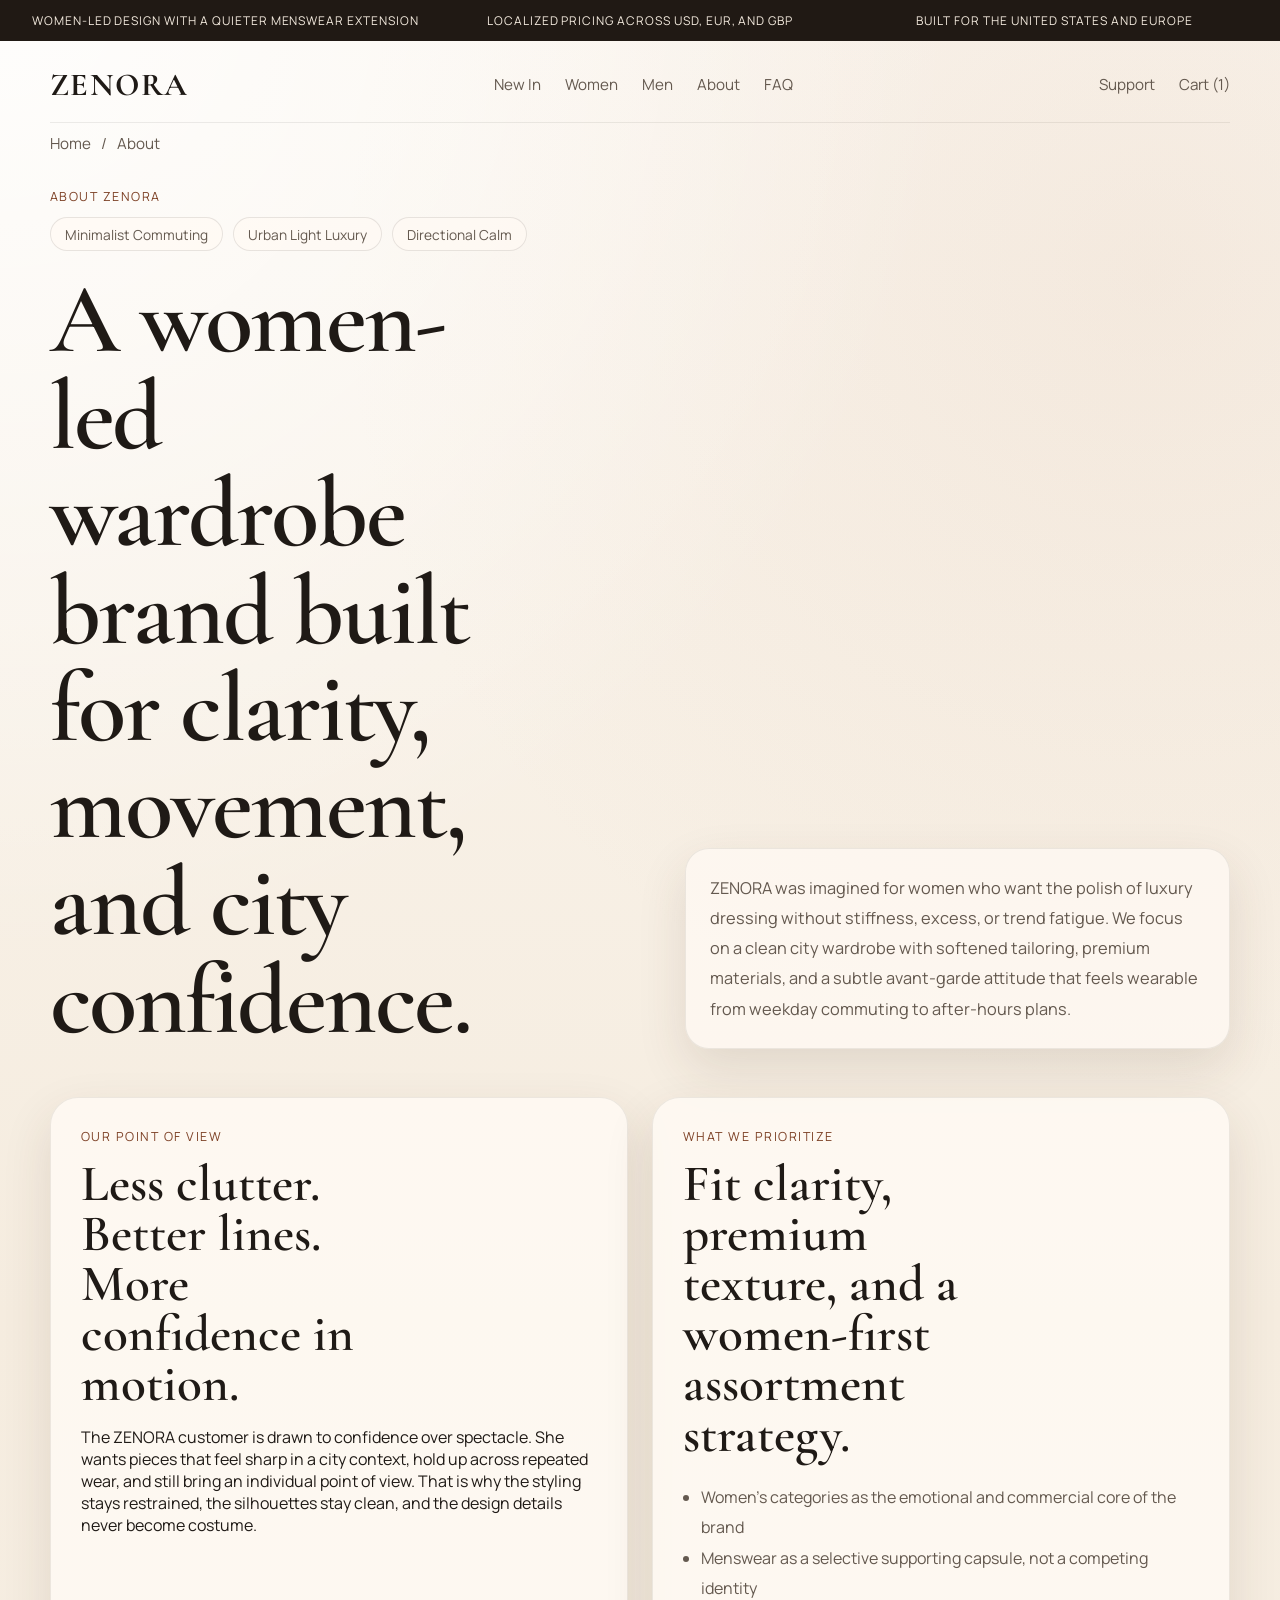
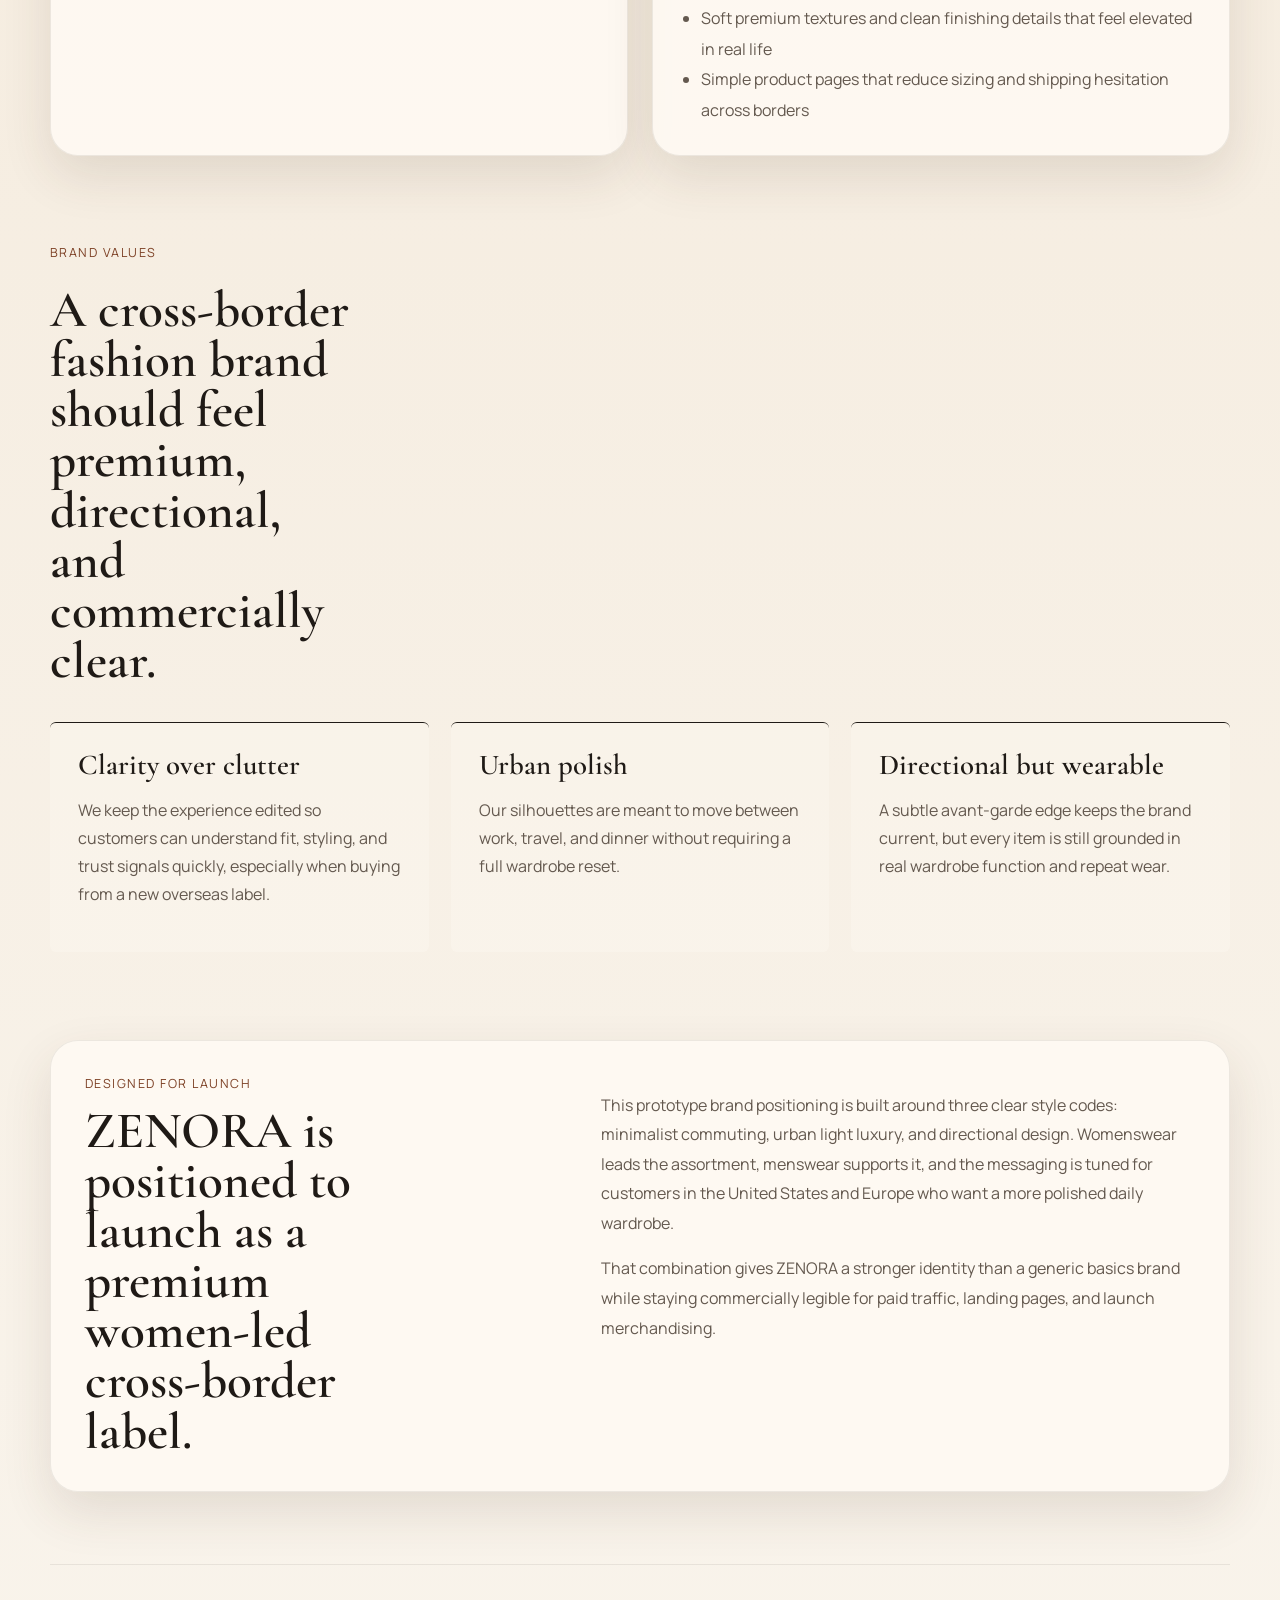
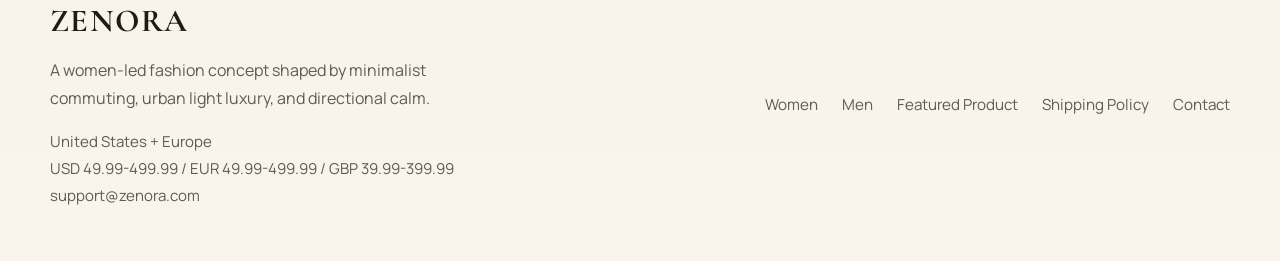
==== about.html @ 84403070 "Restore ZENORA storefront and Shopify theme" ====
<!DOCTYPE html>
<html lang="en">
  <head>
    <meta charset="UTF-8" />
    <meta name="viewport" content="width=device-width, initial-scale=1.0" />
    <title>About ZENORA | Women-Led Fashion Brand</title>
    <meta
      name="description"
      content="Learn about ZENORA, a women-led fashion brand focused on minimalist commuting, urban light luxury, and directional design for the US and Europe."
    />
    <link rel="preconnect" href="https://fonts.googleapis.com" />
    <link rel="preconnect" href="https://fonts.gstatic.com" crossorigin />
    <link
      href="https://fonts.googleapis.com/css2?family=Cormorant+Garamond:wght@500;600;700&family=Manrope:wght@400;500;600;700&display=swap"
      rel="stylesheet"
    />
    <link rel="stylesheet" href="./styles.css" />
  </head>
  <body>
    <div class="announcement-bar">
      <div>Women-led design with a quieter menswear extension</div>
      <div>Localized pricing across USD, EUR, and GBP</div>
      <div>Built for the United States and Europe</div>
    </div>

    <header class="site-header">
      <div class="brand">ZENORA</div>
      <nav class="nav">
        <a href="./collection.html">New In</a>
        <a href="./collection.html#womenswear">Women</a>
        <a href="./collection.html#menswear">Men</a>
        <a href="./about.html">About</a>
        <a href="./faq.html">FAQ</a>
      </nav>
      <div class="header-actions">
        <a href="./faq.html#contact">Support</a>
        <a href="./product.html">Cart (1)</a>
      </div>
    </header>

    <main>
      <section class="breadcrumbs">
        <a href="./index.html">Home</a>
        <span>/</span>
        <span>About</span>
      </section>

      <section class="about-hero">
        <div>
          <p class="eyebrow">About ZENORA</p>
          <div class="hero-kicker collection-kicker">
            <span>Minimalist Commuting</span>
            <span>Urban Light Luxury</span>
            <span>Directional Calm</span>
          </div>
          <h1>A women-led wardrobe brand built for clarity, movement, and city confidence.</h1>
        </div>
        <p class="collection-lead">
          ZENORA was imagined for women who want the polish of luxury dressing
          without stiffness, excess, or trend fatigue. We focus on a clean city
          wardrobe with softened tailoring, premium materials, and a subtle
          avant-garde attitude that feels wearable from weekday commuting to
          after-hours plans.
        </p>
      </section>

      <section class="about-story-grid">
        <article class="detail-card">
          <p class="eyebrow">Our Point of View</p>
          <h2>Less clutter. Better lines. More confidence in motion.</h2>
          <p>
            The ZENORA customer is drawn to confidence over spectacle. She
            wants pieces that feel sharp in a city context, hold up across
            repeated wear, and still bring an individual point of view. That is
            why the styling stays restrained, the silhouettes stay clean, and
            the design details never become costume.
          </p>
        </article>

        <article class="detail-card">
          <p class="eyebrow">What We Prioritize</p>
          <h2>Fit clarity, premium texture, and a women-first assortment strategy.</h2>
          <ul class="detail-list">
            <li>Women's categories as the emotional and commercial core of the brand</li>
            <li>Menswear as a selective supporting capsule, not a competing identity</li>
            <li>Soft premium textures and clean finishing details that feel elevated in real life</li>
            <li>Simple product pages that reduce sizing and shipping hesitation across borders</li>
          </ul>
        </article>
      </section>

      <section class="brand-values">
        <div class="section-heading">
          <p class="eyebrow">Brand Values</p>
          <h2>A cross-border fashion brand should feel premium, directional, and commercially clear.</h2>
        </div>
        <div class="editorial-grid">
          <article>
            <h3>Clarity over clutter</h3>
            <p>
              We keep the experience edited so customers can understand fit,
              styling, and trust signals quickly, especially when buying from a
              new overseas label.
            </p>
          </article>
          <article>
            <h3>Urban polish</h3>
            <p>
              Our silhouettes are meant to move between work, travel, and
              dinner without requiring a full wardrobe reset.
            </p>
          </article>
          <article>
            <h3>Directional but wearable</h3>
            <p>
              A subtle avant-garde edge keeps the brand current, but every item
              is still grounded in real wardrobe function and repeat wear.
            </p>
          </article>
        </div>
      </section>

      <section class="shipping-panel about-panel">
        <div>
          <p class="eyebrow">Designed for Launch</p>
          <h2>ZENORA is positioned to launch as a premium women-led cross-border label.</h2>
        </div>
        <div class="shipping-copy">
          <p>
            This prototype brand positioning is built around three clear style
            codes: minimalist commuting, urban light luxury, and directional
            design. Womenswear leads the assortment, menswear supports it, and
            the messaging is tuned for customers in the United States and
            Europe who want a more polished daily wardrobe.
          </p>
          <p>
            That combination gives ZENORA a stronger identity than a generic
            basics brand while staying commercially legible for paid traffic,
            landing pages, and launch merchandising.
          </p>
        </div>
      </section>
    </main>

    <footer class="site-footer">
      <div>
        <div class="brand footer-brand">ZENORA</div>
        <p class="footer-copy">
          A women-led fashion concept shaped by minimalist commuting, urban light luxury, and directional calm.
        </p>
        <p class="footer-meta">
          United States + Europe
          <br>
          USD 49.99-499.99 / EUR 49.99-499.99 / GBP 39.99-399.99
          <br>
          support@zenora.com
        </p>
      </div>
      <div class="footer-links">
        <a href="./collection.html#womenswear">Women</a>
        <a href="./collection.html#menswear">Men</a>
        <a href="./product.html">Featured Product</a>
        <a href="./faq.html#shipping">Shipping Policy</a>
        <a href="./faq.html#contact">Contact</a>
      </div>
    </footer>
  </body>
</html>
---- styles.css ----
:root {
  --bg: #f6f0e7;
  --surface: #fffaf4;
  --surface-strong: #f0e5d8;
  --text: #1f1a16;
  --muted: #64594f;
  --accent: #a55d3d;
  --accent-dark: #7d4126;
  --accent-soft: #d9b89f;
  --deep: #201914;
  --line: rgba(31, 26, 22, 0.12);
  --sand: linear-gradient(145deg, #e4d3bd, #f7efe4);
  --clay: linear-gradient(145deg, #c88c72, #f2d8c4);
  --olive: linear-gradient(145deg, #7b8260, #d8dcc6);
  --ink: linear-gradient(145deg, #3f444e, #afb7c4);
  --shadow: 0 20px 50px rgba(72, 48, 34, 0.12);
}

* {
  box-sizing: border-box;
}

html {
  scroll-behavior: smooth;
}

body {
  margin: 0;
  font-family: "Manrope", sans-serif;
  color: var(--text);
  background:
    radial-gradient(circle at top left, rgba(255, 255, 255, 0.82), transparent 26%),
    radial-gradient(circle at 90% 8%, rgba(217, 184, 159, 0.18), transparent 24%),
    linear-gradient(180deg, #fbf6ef 0%, #f5ecdf 38%, #f9f4ec 100%);
}

a {
  color: inherit;
  text-decoration: none;
}

.announcement-bar {
  display: grid;
  grid-template-columns: repeat(3, 1fr);
  gap: 12px;
  padding: 12px 24px;
  font-size: 12px;
  letter-spacing: 0.08em;
  text-transform: uppercase;
  background: #201914;
  color: #f4ebdf;
  text-align: center;
}

.site-header,
.hero,
.collection-hero,
.collection-layout,
.filter-bar,
.about-hero,
.about-story-grid,
.brand-values,
.faq-hero,
.faq-grid,
.category-section,
.product-section,
.breadcrumbs,
.product-layout,
.product-details-grid,
.shipping-panel,
.complete-look,
.review-section,
.story-section,
.editorial-section,
.signup-section,
.site-footer {
  width: min(1180px, calc(100% - 32px));
  margin: 0 auto;
}

.site-header {
  display: flex;
  align-items: center;
  justify-content: space-between;
  padding: 24px 0 18px;
  border-bottom: 1px solid rgba(31, 26, 22, 0.08);
}

.brand {
  font-family: "Cormorant Garamond", serif;
  font-size: 2rem;
  font-weight: 700;
  letter-spacing: 0.04em;
}

.nav,
.header-actions,
.footer-links {
  display: flex;
  gap: 24px;
  align-items: center;
}

.nav a,
.header-actions a,
.footer-links a,
.text-link {
  font-size: 0.95rem;
  color: var(--muted);
}

.hero {
  display: grid;
  grid-template-columns: 1.1fr 0.9fr;
  gap: 44px;
  align-items: center;
  padding: 36px 0 64px;
}

.eyebrow {
  margin: 0 0 14px;
  font-size: 0.78rem;
  text-transform: uppercase;
  letter-spacing: 0.12em;
  color: var(--accent-dark);
}

h1,
h2,
h3 {
  font-family: "Cormorant Garamond", serif;
  margin: 0;
  line-height: 0.98;
  font-weight: 600;
}

h1 {
  font-size: clamp(3.4rem, 8vw, 6.2rem);
  max-width: 9ch;
  letter-spacing: -0.02em;
}

h2 {
  font-size: clamp(2.1rem, 4vw, 3.6rem);
  max-width: 13ch;
}

h3 {
  font-size: 1.8rem;
}

.hero-text,
.story-panel p,
.editorial-grid p,
.signup-copy p,
.footer-copy,
.product-desc {
  color: var(--muted);
  line-height: 1.75;
}

.hero-text {
  max-width: 58ch;
  margin: 20px 0 0;
  font-size: 1.03rem;
}

.hero-kicker {
  display: flex;
  gap: 10px;
  flex-wrap: wrap;
  margin: -2px 0 20px;
}

.hero-kicker span {
  display: inline-flex;
  min-height: 34px;
  align-items: center;
  padding: 0 14px;
  border-radius: 999px;
  border: 1px solid rgba(31, 26, 22, 0.1);
  background: rgba(255, 250, 244, 0.68);
  color: var(--muted);
  font-size: 0.86rem;
}

.hero-note-grid {
  display: grid;
  grid-template-columns: repeat(2, minmax(0, 1fr));
  gap: 14px;
  max-width: 520px;
  margin-top: 24px;
}

.hero-note-grid div {
  padding: 18px 18px 16px;
  border-radius: 22px;
  background: rgba(255, 250, 244, 0.72);
  border: 1px solid rgba(31, 26, 22, 0.08);
  box-shadow: var(--shadow);
}

.hero-note-grid strong {
  display: block;
  font-family: "Cormorant Garamond", serif;
  font-size: 1.7rem;
  margin-bottom: 6px;
}

.hero-note-grid span {
  color: var(--muted);
  line-height: 1.5;
}

.hero-actions {
  display: flex;
  gap: 14px;
  margin-top: 28px;
  flex-wrap: wrap;
}

.button {
  display: inline-flex;
  align-items: center;
  justify-content: center;
  min-height: 50px;
  padding: 0 22px;
  border-radius: 999px;
  border: 1px solid transparent;
  font-weight: 700;
}

.button.primary {
  background: var(--accent);
  color: #fff6ef;
  box-shadow: 0 14px 30px rgba(125, 65, 38, 0.18);
}

.button.secondary {
  background: rgba(255, 250, 244, 0.88);
  border-color: var(--line);
}

.hero-visual {
  position: relative;
  min-height: 620px;
  transform: translateY(6px);
}

.hero-card {
  position: absolute;
  border-radius: 28px;
  box-shadow: var(--shadow);
  overflow: hidden;
}

.hero-card::before {
  content: "";
  position: absolute;
  inset: 0;
  background:
    linear-gradient(180deg, rgba(255, 255, 255, 0.16), transparent 30%),
    linear-gradient(160deg, rgba(255, 255, 255, 0.08), rgba(0, 0, 0, 0.12)),
    radial-gradient(circle at 20% 20%, rgba(255, 248, 237, 0.92), transparent 25%),
    linear-gradient(150deg, #decfbc 0%, #b08a70 46%, #60463b 100%);
}

.hero-card::after {
  content: "";
  position: absolute;
  inset: auto 8% 8% auto;
  width: 46%;
  height: 54%;
  border-radius: 999px 999px 28px 999px;
  background: rgba(255, 248, 237, 0.1);
  border: 1px solid rgba(255, 248, 237, 0.16);
}

.hero-card span {
  position: absolute;
  left: 20px;
  bottom: 18px;
  padding: 8px 12px;
  border-radius: 999px;
  font-size: 0.8rem;
  background: rgba(255, 249, 243, 0.86);
  backdrop-filter: blur(10px);
}

.hero-card-large {
  inset: 0 56px 40px 0;
}

.hero-card-small {
  right: 0;
  bottom: 0;
  width: 46%;
  height: 38%;
}

.proof-strip {
  display: grid;
  grid-template-columns: repeat(4, 1fr);
  gap: 12px;
  padding: 18px 24px;
  background: rgba(255, 250, 244, 0.8);
  border: 1px solid var(--line);
  border-radius: 22px;
  width: min(1180px, calc(100% - 32px));
  margin: 0 auto;
  color: var(--muted);
  text-align: center;
  box-shadow: var(--shadow);
}

.category-section,
.product-section,
.story-section,
.editorial-section,
.signup-section {
  padding: 88px 0;
}

.section-heading {
  display: flex;
  flex-direction: column;
  gap: 10px;
  margin-bottom: 36px;
}

.section-heading.split {
  flex-direction: row;
  justify-content: space-between;
  align-items: end;
  gap: 18px;
}

.category-grid,
.product-grid,
.editorial-grid {
  display: grid;
  gap: 22px;
}

.category-grid {
  grid-template-columns: repeat(4, 1fr);
}

.category-card {
  min-height: 280px;
  padding: 28px;
  border-radius: 28px;
  display: flex;
  flex-direction: column;
  justify-content: space-between;
  box-shadow: var(--shadow);
  position: relative;
  overflow: hidden;
}

.category-card::after {
  content: "";
  position: absolute;
  inset: auto -8% -20% auto;
  width: 62%;
  height: 62%;
  border-radius: 999px;
  background: rgba(255, 255, 255, 0.16);
}

.category-card h3 {
  max-width: 8ch;
}

.card-label {
  margin: 0 0 12px;
  text-transform: uppercase;
  letter-spacing: 0.12em;
  font-size: 0.78rem;
}

.sand {
  background: var(--sand);
}

.clay {
  background: var(--clay);
}

.olive {
  background: var(--olive);
  color: #172010;
}

.ink {
  background: var(--ink);
  color: #f7f1e6;
}

.product-grid {
  grid-template-columns: repeat(3, 1fr);
}

.product-card {
  background: rgba(255, 250, 244, 0.82);
  border: 1px solid rgba(31, 26, 22, 0.08);
  border-radius: 28px;
  overflow: hidden;
  box-shadow: var(--shadow);
  transition: transform 180ms ease, box-shadow 180ms ease;
}

.product-card:hover {
  transform: translateY(-6px);
  box-shadow: 0 28px 60px rgba(72, 48, 34, 0.16);
}

.product-image {
  display: block;
  height: 420px;
  background-size: cover;
  background-position: center;
}

.product-image::after {
  content: "";
  display: block;
  width: 100%;
  height: 100%;
  background:
    linear-gradient(180deg, transparent 0%, rgba(0, 0, 0, 0.06) 100%);
}

.image-one {
  background:
    radial-gradient(circle at 30% 18%, rgba(255, 248, 237, 0.8), transparent 18%),
    linear-gradient(160deg, #caa78d, #856450 55%, #55423a);
}

.image-two {
  background:
    radial-gradient(circle at 60% 12%, rgba(255, 248, 237, 0.9), transparent 14%),
    linear-gradient(160deg, #d8d6d0, #9c9a95 54%, #666763);
}

.image-three {
  background:
    radial-gradient(circle at 35% 15%, rgba(255, 248, 237, 0.82), transparent 15%),
    linear-gradient(160deg, #b8a492, #80695f 58%, #4f403b);
}

.product-meta {
  padding: 22px 22px 24px;
}

.product-name {
  margin: 0;
  font-size: 1.2rem;
  font-weight: 700;
}

.product-tag {
  margin: 0 0 10px;
  font-size: 0.78rem;
  letter-spacing: 0.12em;
  text-transform: uppercase;
  color: var(--accent-dark);
}

.product-desc {
  min-height: 54px;
}

.product-row {
  display: flex;
  justify-content: space-between;
  font-weight: 700;
}

.story-section {
  display: grid;
  grid-template-columns: 1.1fr 0.9fr;
  gap: 24px;
  align-items: stretch;
}

.story-panel,
.story-metrics,
.signup-section {
  border-radius: 28px;
}

.story-panel {
  padding: 40px;
  background: rgba(255, 250, 244, 0.76);
  border: 1px solid rgba(31, 26, 22, 0.08);
}

.story-metrics {
  display: grid;
  grid-template-rows: repeat(3, 1fr);
  gap: 16px;
}

.story-metrics div {
  padding: 28px;
  background: linear-gradient(180deg, #f1e6d9, #fff7ef);
  border-radius: 28px;
  box-shadow: var(--shadow);
  border: 1px solid rgba(31, 26, 22, 0.08);
}

.story-metrics strong {
  display: block;
  font-family: "Cormorant Garamond", serif;
  font-size: 2.6rem;
  margin-bottom: 8px;
}

.editorial-grid {
  grid-template-columns: repeat(3, 1fr);
}

.editorial-grid article {
  padding: 28px;
  border-top: 1px solid var(--text);
  background: rgba(255, 250, 244, 0.28);
  border-radius: 6px;
}

.editorial-grid h3 {
  margin-bottom: 12px;
}

.signup-section {
  display: grid;
  grid-template-columns: 1fr auto;
  gap: 20px;
  align-items: center;
  padding: 42px;
  background:
    radial-gradient(circle at top right, rgba(255, 255, 255, 0.42), transparent 28%),
    linear-gradient(135deg, #8d4f37, #c8845f 58%, #e0b18e);
  color: #fff7ef;
}

.signup-section .eyebrow,
.signup-section p {
  color: rgba(255, 247, 239, 0.9);
}

.signup-form {
  display: flex;
  gap: 12px;
  flex-wrap: wrap;
}

.signup-form input {
  min-width: min(320px, 80vw);
  min-height: 52px;
  padding: 0 18px;
  border-radius: 999px;
  border: none;
  font: inherit;
}

.signup-form button {
  min-height: 52px;
  padding: 0 22px;
  border: none;
  border-radius: 999px;
  font: inherit;
  font-weight: 700;
  color: var(--text);
  background: #fff2e7;
  cursor: pointer;
}

.site-footer {
  display: flex;
  justify-content: space-between;
  gap: 24px;
  padding: 36px 0 52px;
  border-top: 1px solid rgba(31, 26, 22, 0.08);
}

.footer-meta {
  margin: 14px 0 0;
  color: var(--muted);
  line-height: 1.8;
  font-size: 0.94rem;
}

.breadcrumbs {
  display: flex;
  gap: 10px;
  padding: 10px 0 16px;
  color: var(--muted);
  font-size: 0.95rem;
}

.product-layout {
  display: grid;
  grid-template-columns: 1.08fr 0.92fr;
  gap: 34px;
  padding: 14px 0 76px;
  align-items: start;
}

.product-gallery {
  display: grid;
  gap: 20px;
}

.product-hero-image,
.product-thumb {
  position: relative;
  overflow: hidden;
  border-radius: 28px;
  box-shadow: var(--shadow);
}

.product-hero-image {
  min-height: 720px;
}

.product-thumb-grid {
  display: grid;
  grid-template-columns: repeat(3, 1fr);
  gap: 18px;
}

.product-thumb {
  min-height: 200px;
}

.product-hero-image::before,
.product-thumb::before {
  content: "";
  position: absolute;
  inset: 0;
}

.dress-main::before {
  background:
    radial-gradient(circle at 25% 18%, rgba(255, 248, 237, 0.84), transparent 17%),
    linear-gradient(160deg, #eadbca 0%, #ccac90 35%, #946f58 70%, #5b4137 100%);
}

.dress-detail-one::before {
  background:
    radial-gradient(circle at 42% 20%, rgba(255, 248, 237, 0.8), transparent 14%),
    linear-gradient(155deg, #d7c5b4, #ad8c74 58%, #6b5043);
}

.dress-detail-two::before {
  background:
    radial-gradient(circle at 60% 18%, rgba(255, 248, 237, 0.88), transparent 15%),
    linear-gradient(155deg, #b9917f, #8c6758 56%, #57463f);
}

.dress-detail-three::before {
  background:
    radial-gradient(circle at 35% 14%, rgba(255, 248, 237, 0.82), transparent 14%),
    linear-gradient(155deg, #c7b9a7, #92816b 52%, #5e5249);
}

.product-hero-image span,
.product-thumb span {
  position: absolute;
  left: 18px;
  bottom: 18px;
  padding: 8px 12px;
  border-radius: 999px;
  background: rgba(255, 249, 243, 0.86);
  font-size: 0.82rem;
}

.product-panel {
  position: sticky;
  top: 18px;
  display: grid;
  gap: 22px;
}

.product-intro-note {
  padding: 16px 18px;
  border-radius: 20px;
  background: rgba(255, 250, 244, 0.72);
  border: 1px solid rgba(31, 26, 22, 0.08);
  color: var(--muted);
  line-height: 1.7;
  box-shadow: var(--shadow);
}

.product-title {
  font-size: clamp(2.5rem, 5vw, 4.6rem);
  max-width: 10ch;
}

.rating-row,
.price-row,
.option-head,
.quantity-row {
  display: flex;
  justify-content: space-between;
  align-items: center;
  gap: 12px;
}

.rating-row,
.micro-copy,
.fit-note,
.option-head a {
  color: var(--muted);
}

.stars {
  letter-spacing: 0.18em;
  color: var(--accent-dark);
}

.price-row {
  justify-content: flex-start;
  flex-wrap: wrap;
}

.price-row strong {
  font-size: 2rem;
}

.compare-price {
  color: var(--muted);
  text-decoration: line-through;
}

.save-badge {
  padding: 6px 10px;
  border-radius: 999px;
  background: rgba(165, 93, 61, 0.12);
  color: var(--accent-dark);
  font-weight: 700;
  font-size: 0.82rem;
}

.product-summary {
  margin: 0;
  color: var(--muted);
  line-height: 1.8;
}

.option-block {
  display: grid;
  gap: 14px;
  padding-top: 4px;
}

.swatch-row,
.size-grid {
  display: flex;
  gap: 10px;
  flex-wrap: wrap;
}

.swatch,
.size-grid button,
.qty-control button {
  font: inherit;
  cursor: pointer;
}

.swatch {
  width: 34px;
  height: 34px;
  border-radius: 999px;
  border: 1px solid rgba(31, 26, 22, 0.14);
}

.swatch.active {
  outline: 2px solid var(--text);
  outline-offset: 2px;
}

.size-grid button {
  min-width: 54px;
  min-height: 46px;
  padding: 0 16px;
  border-radius: 999px;
  border: 1px solid rgba(31, 26, 22, 0.14);
  background: rgba(255, 250, 244, 0.82);
}

.size-grid button.active,
.qty-control {
  background: #201914;
  color: #f7efe4;
}

.purchase-box,
.detail-card,
.shipping-panel,
.review-card {
  background: rgba(255, 250, 244, 0.82);
  border: 1px solid rgba(31, 26, 22, 0.08);
  box-shadow: var(--shadow);
}

.purchase-box {
  display: grid;
  gap: 14px;
  padding: 22px;
  border-radius: 28px;
}

.purchase-header {
  display: flex;
  justify-content: space-between;
  gap: 16px;
  align-items: end;
  padding-bottom: 12px;
  border-bottom: 1px solid rgba(31, 26, 22, 0.08);
}

.purchase-header strong {
  font-family: "Cormorant Garamond", serif;
  font-size: 1.4rem;
}

.purchase-header span {
  color: var(--muted);
  font-size: 0.92rem;
}

.qty-control {
  display: inline-flex;
  align-items: center;
  gap: 16px;
  padding: 4px 6px;
  border-radius: 999px;
}

.qty-control button {
  width: 36px;
  height: 36px;
  border: none;
  border-radius: 999px;
  background: rgba(255, 255, 255, 0.12);
  color: inherit;
}

.full-width {
  width: 100%;
}

.benefit-list {
  display: grid;
  gap: 10px;
  color: var(--muted);
}

.benefit-list div {
  padding-bottom: 10px;
  border-bottom: 1px solid rgba(31, 26, 22, 0.08);
}

.product-details-grid,
.review-grid {
  display: grid;
  grid-template-columns: repeat(2, 1fr);
  gap: 22px;
  padding-bottom: 88px;
}

.detail-card {
  padding: 30px;
  border-radius: 28px;
}

.detail-list {
  margin: 22px 0 0;
  padding-left: 18px;
  color: var(--muted);
  line-height: 1.9;
}

.size-table {
  display: grid;
  margin-top: 22px;
  border-top: 1px solid rgba(31, 26, 22, 0.12);
}

.size-table div {
  display: grid;
  grid-template-columns: repeat(4, 1fr);
  gap: 10px;
  padding: 14px 0;
  border-bottom: 1px solid rgba(31, 26, 22, 0.08);
}

.size-table div:first-child {
  font-weight: 700;
}

.shipping-panel {
  display: grid;
  grid-template-columns: 0.9fr 1.1fr;
  gap: 30px;
  padding: 34px;
  border-radius: 28px;
  margin-bottom: 88px;
}

.shipping-copy {
  color: var(--muted);
  line-height: 1.85;
}

.review-section {
  padding: 88px 0 72px;
}

.review-grid {
  grid-template-columns: repeat(3, 1fr);
  padding-bottom: 0;
}

.review-card {
  padding: 26px;
  border-radius: 28px;
}

.review-card strong {
  display: block;
  margin-bottom: 12px;
}

.collection-kicker,
.product-kicker {
  margin-bottom: 20px;
}

.collection-hero,
.about-hero,
.faq-hero {
  display: grid;
  grid-template-columns: 1fr 0.9fr;
  gap: 30px;
  align-items: end;
  padding: 18px 0 48px;
}

.collection-lead {
  margin: 0;
  color: var(--muted);
  line-height: 1.85;
  max-width: 58ch;
  font-size: 1.02rem;
}

.collection-meta {
  display: grid;
  gap: 16px;
}

.collection-meta div {
  padding: 22px;
  border-radius: 24px;
  background: rgba(255, 250, 244, 0.82);
  border: 1px solid rgba(31, 26, 22, 0.08);
  box-shadow: var(--shadow);
}

.collection-meta strong {
  display: block;
  font-family: "Cormorant Garamond", serif;
  font-size: 2rem;
  margin-bottom: 6px;
}

.filter-bar {
  display: grid;
  gap: 14px;
  padding: 0 0 26px;
}

.filter-group {
  display: flex;
  gap: 10px;
  flex-wrap: wrap;
  align-items: center;
}

.filter-group span,
.results-head p,
.filter-panel p,
.filter-panel a {
  color: var(--muted);
}

.filter-group span {
  font-size: 0.86rem;
  text-transform: uppercase;
  letter-spacing: 0.12em;
}

.pill {
  min-height: 38px;
  padding: 0 16px;
  border-radius: 999px;
  border: 1px solid rgba(31, 26, 22, 0.12);
  background: rgba(255, 250, 244, 0.82);
  font: inherit;
}

.pill.active {
  background: #201914;
  color: #f7efe4;
}

.collection-layout,
.about-story-grid,
.faq-grid {
  display: grid;
  gap: 24px;
}

.collection-layout {
  grid-template-columns: 280px 1fr;
  align-items: start;
  padding-bottom: 88px;
}

.filter-panel {
  position: sticky;
  top: 18px;
  display: grid;
  gap: 18px;
}

.filter-block {
  padding: 24px;
  border-radius: 24px;
  background: rgba(255, 250, 244, 0.82);
  border: 1px solid rgba(31, 26, 22, 0.08);
  box-shadow: var(--shadow);
}

.collection-note {
  background:
    radial-gradient(circle at top right, rgba(255, 255, 255, 0.34), transparent 22%),
    linear-gradient(135deg, #8f553d, #bd8563 58%, #e2b99a);
  color: #fff5eb;
}

.collection-note p {
  color: rgba(255, 245, 235, 0.9);
}

.filter-block a {
  display: block;
  margin-top: 10px;
}

.filter-title {
  margin: 0 0 12px;
  font-weight: 700;
  color: var(--text);
}

.results-head {
  display: flex;
  justify-content: space-between;
  align-items: center;
  gap: 16px;
  margin-bottom: 22px;
  padding-bottom: 16px;
  border-bottom: 1px solid rgba(31, 26, 22, 0.08);
}

.collection-grid {
  grid-template-columns: repeat(3, 1fr);
}

.subcollection-section {
  margin-top: 44px;
  padding-top: 40px;
  border-top: 1px solid rgba(31, 26, 22, 0.08);
}

.subcollection-copy {
  margin: 0 0 24px;
  color: var(--muted);
  line-height: 1.8;
  max-width: 60ch;
}

.about-story-grid {
  grid-template-columns: repeat(2, 1fr);
  padding-bottom: 88px;
}

.brand-values {
  padding-bottom: 88px;
}

.about-panel {
  margin-bottom: 72px;
}

.faq-grid {
  grid-template-columns: repeat(2, 1fr);
  padding-bottom: 88px;
}

.about-hero .collection-lead,
.faq-hero .collection-lead {
  background: rgba(255, 250, 244, 0.72);
  border: 1px solid rgba(31, 26, 22, 0.08);
  border-radius: 24px;
  padding: 24px;
  box-shadow: var(--shadow);
}

.footer-brand {
  margin-bottom: 10px;
}

.footer-copy {
  max-width: 42ch;
}

.sr-only {
  position: absolute;
  width: 1px;
  height: 1px;
  padding: 0;
  margin: -1px;
  overflow: hidden;
  clip: rect(0, 0, 0, 0);
  white-space: nowrap;
  border: 0;
}

@media (max-width: 980px) {
  .announcement-bar,
  .proof-strip,
  .category-grid,
  .product-grid,
  .editorial-grid,
  .collection-hero,
  .about-hero,
  .faq-hero,
  .collection-layout,
  .about-story-grid,
  .faq-grid,
  .product-layout,
  .product-thumb-grid,
  .product-details-grid,
  .review-grid,
  .story-section,
  .shipping-panel,
  .signup-section,
  .hero {
    grid-template-columns: 1fr;
  }

  .site-header,
  .nav,
  .header-actions,
  .site-footer,
  .footer-links,
  .section-heading.split {
    flex-direction: column;
    align-items: flex-start;
  }

  .hero-visual {
    min-height: 420px;
  }

  .hero-note-grid {
    grid-template-columns: 1fr;
  }

  .product-hero-image {
    min-height: 500px;
  }

  .product-panel {
    position: static;
  }

  .filter-panel {
    position: static;
  }

  .hero-card-large {
    inset: 0 18% 18px 0;
  }

  .hero-card-small {
    width: 42%;
    height: 36%;
  }

  .signup-form input {
    min-width: 100%;
  }
}

@media (max-width: 640px) {
  .announcement-bar {
    padding: 10px 16px;
    font-size: 11px;
  }

  .site-header,
  .hero,
  .category-section,
  .product-section,
  .breadcrumbs,
  .product-layout,
  .product-details-grid,
  .shipping-panel,
  .collection-hero,
  .collection-layout,
  .filter-bar,
  .about-hero,
  .about-story-grid,
  .brand-values,
  .faq-hero,
  .faq-grid,
  .complete-look,
  .review-section,
  .story-section,
  .editorial-section,
  .signup-section,
  .site-footer {
    width: min(100% - 20px, 1180px);
  }

  .category-card,
  .story-panel,
  .story-metrics div,
  .signup-section,
  .product-card,
  .product-hero-image,
  .product-thumb,
  .detail-card,
  .shipping-panel,
  .review-card,
  .purchase-box {
    border-radius: 22px;
  }

  .category-section,
  .product-section,
  .product-details-grid,
  .collection-layout,
  .about-story-grid,
  .brand-values,
  .faq-grid,
  .complete-look,
  .story-section,
  .editorial-section,
  .signup-section {
    padding: 64px 0;
  }

  .hero {
    padding: 18px 0 38px;
  }

  .product-layout,
  .review-section {
    padding: 10px 0 54px;
  }

  .collection-hero,
  .about-hero,
  .faq-hero {
    padding: 10px 0 34px;
  }

  .shipping-panel {
    margin-bottom: 64px;
    padding: 26px;
  }

  .proof-strip {
    width: min(100% - 20px, 1180px);
  }
}
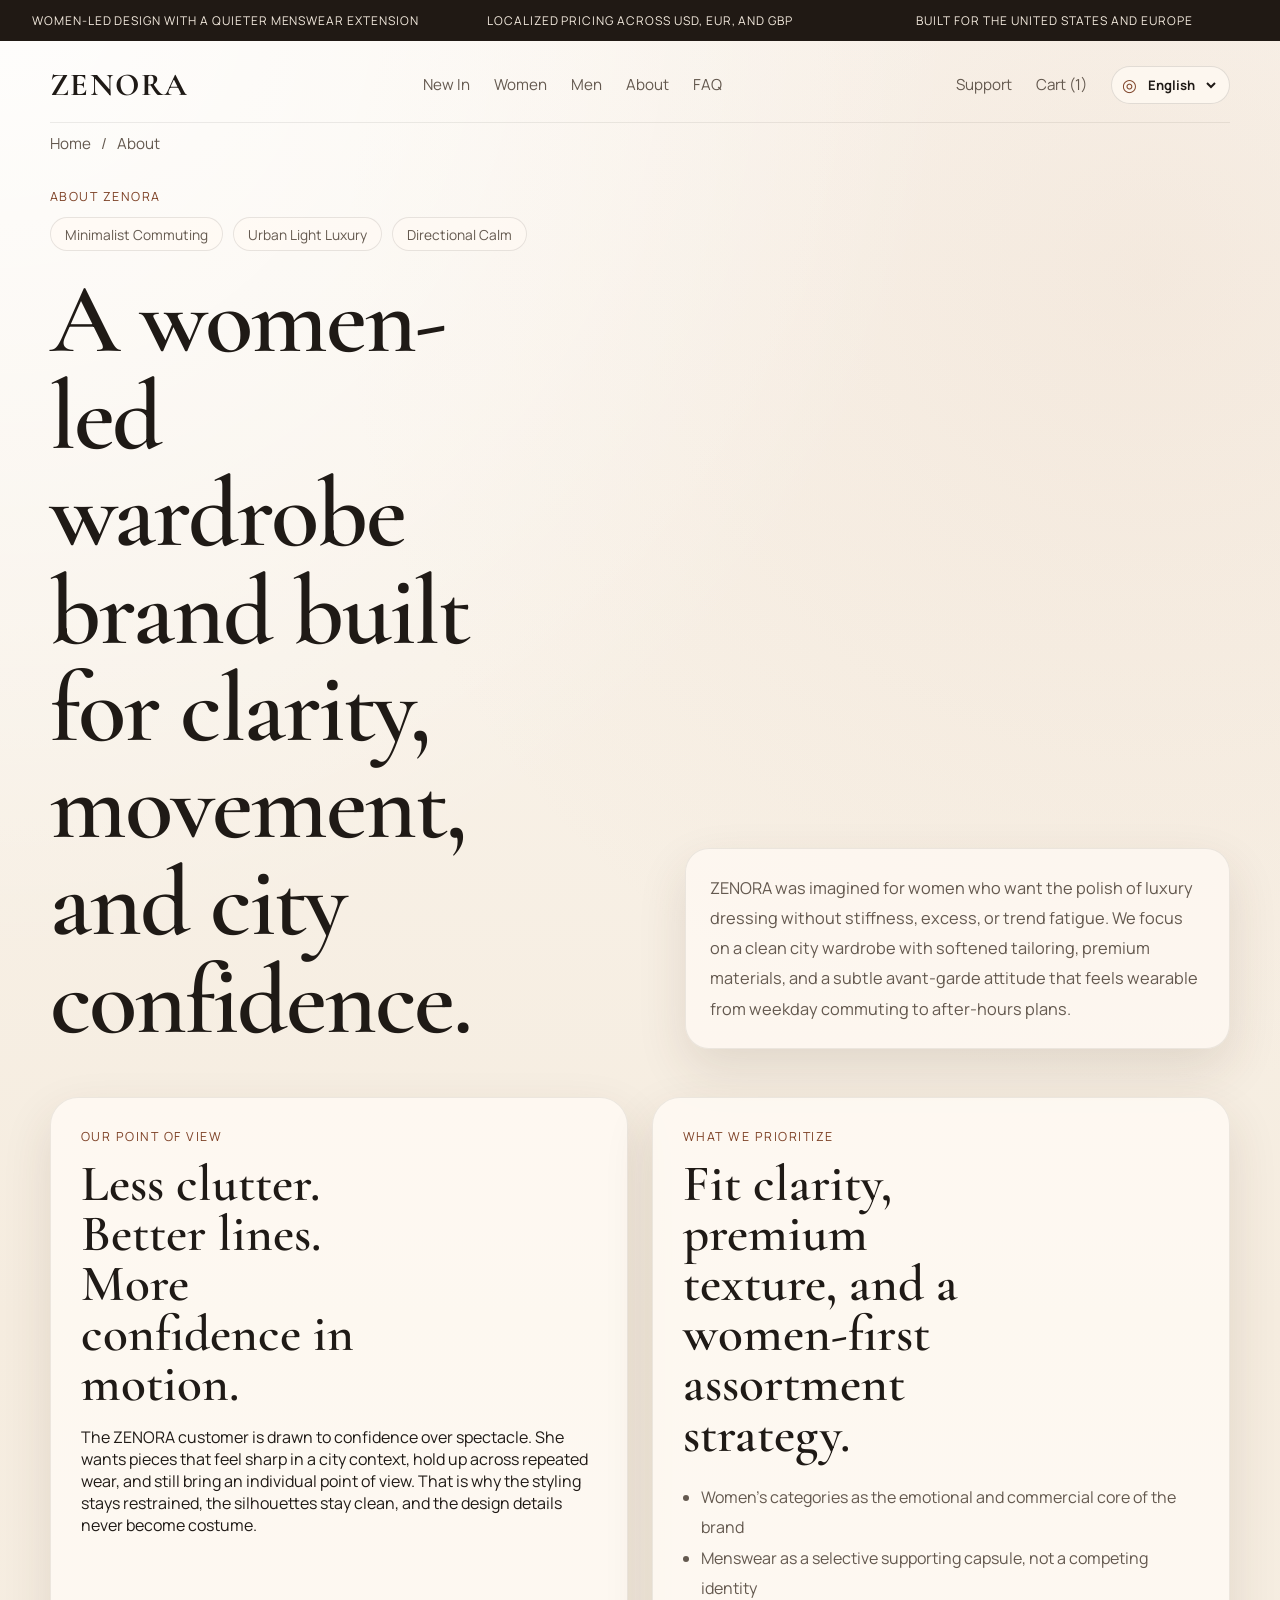
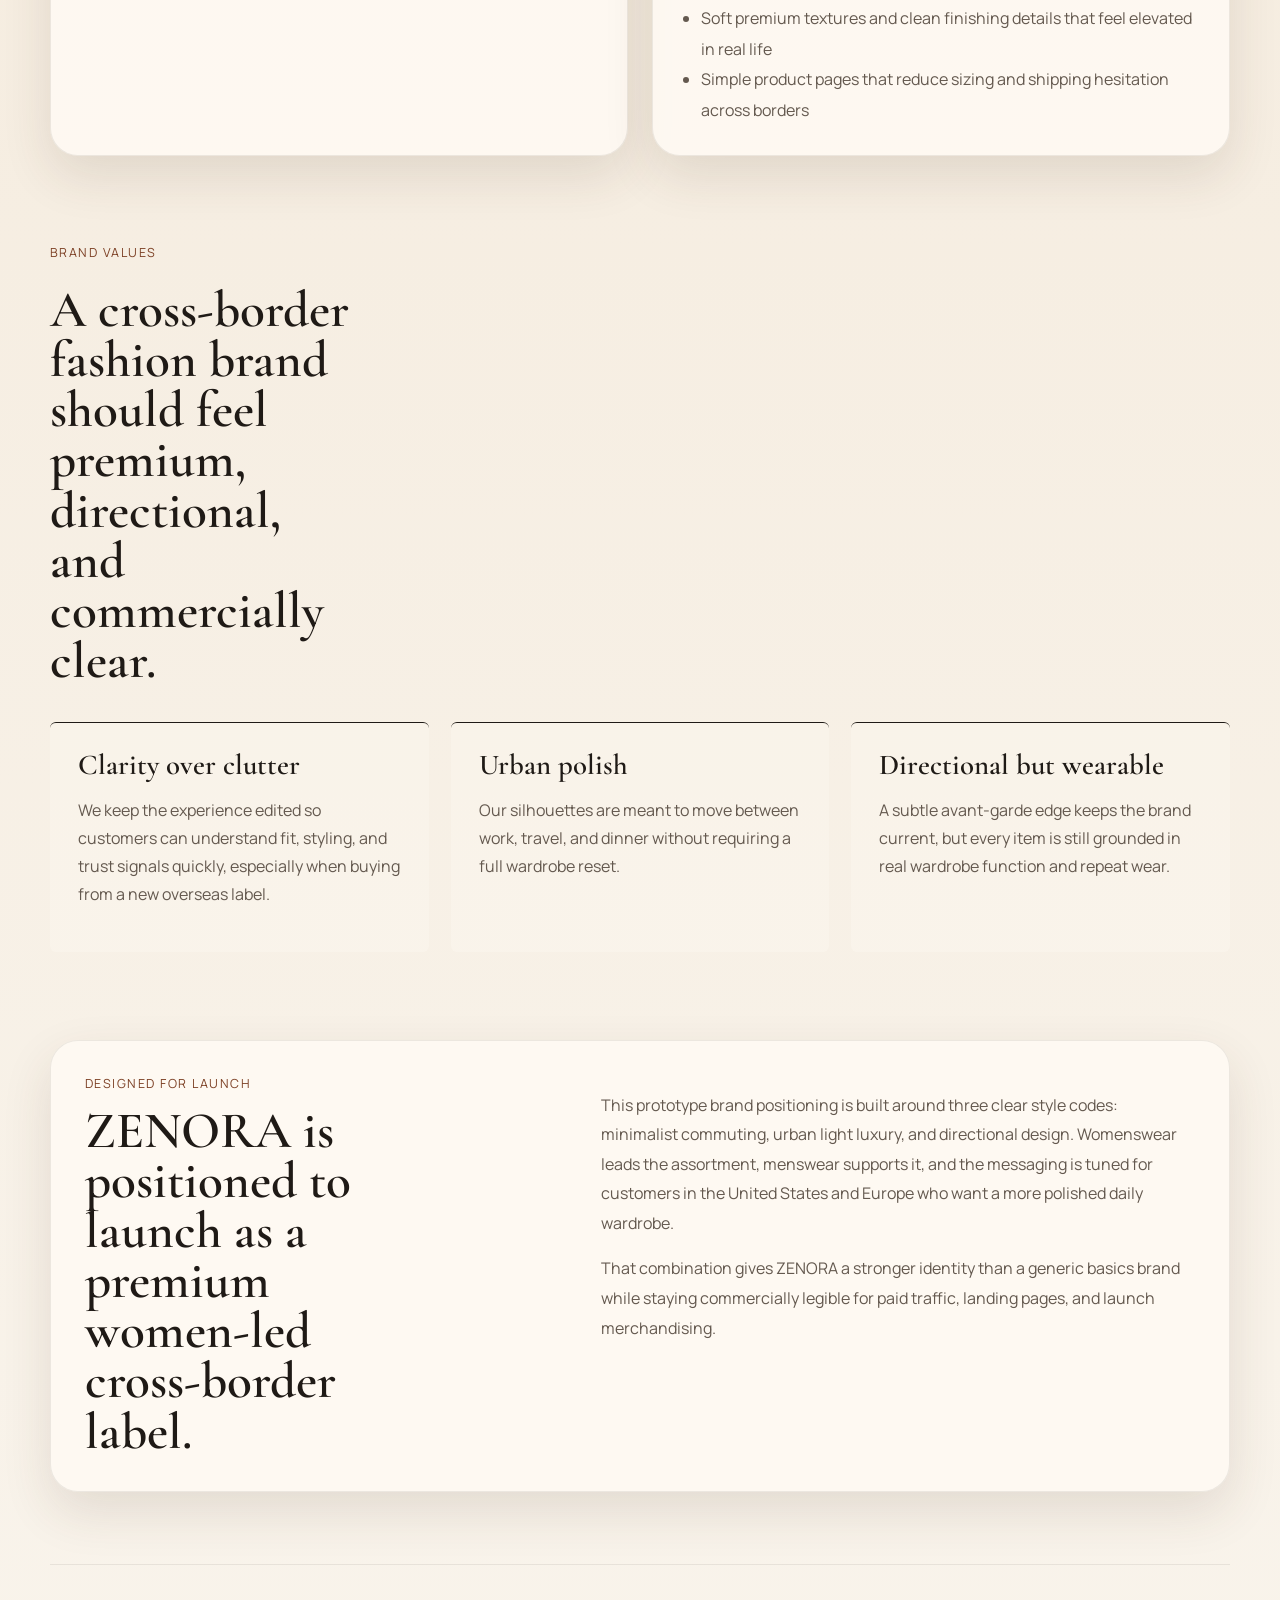
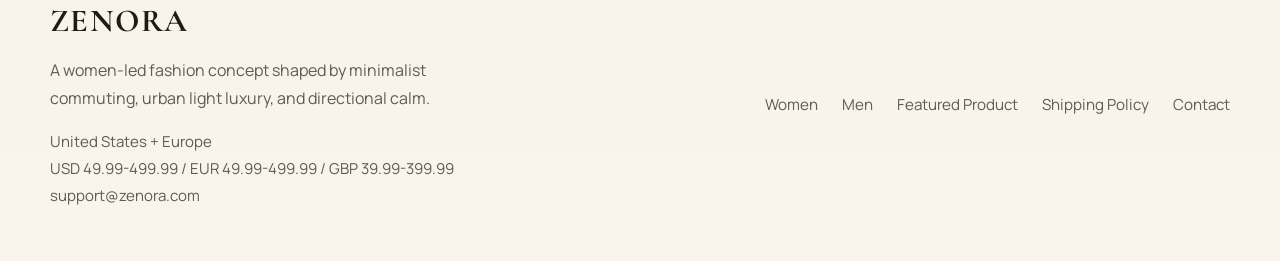
==== commit f743649b: "Add real-time multilingual storefront translation" ====
--- a/about.html
+++ b/about.html
@@ -15,6 +15,7 @@
       rel="stylesheet"
     />
     <link rel="stylesheet" href="./styles.css" />
+    <script src="./translations.js" defer></script>
   </head>
   <body>
     <div class="announcement-bar">
--- a/styles.css
+++ b/styles.css
@@ -101,6 +101,82 @@
   align-items: center;
 }
 
+.header-actions {
+  justify-content: flex-end;
+}
+
+.language-switcher {
+  position: relative;
+  display: inline-flex;
+  align-items: center;
+  gap: 7px;
+  min-height: 38px;
+  padding: 0 10px;
+  border: 1px solid var(--line);
+  border-radius: 999px;
+  background: rgba(255, 250, 244, 0.76);
+  color: var(--text);
+  transition: border-color 180ms ease, background 180ms ease, opacity 180ms ease;
+}
+
+.language-switcher:hover,
+.language-switcher:focus-within {
+  border-color: rgba(125, 65, 38, 0.42);
+  background: var(--surface);
+}
+
+.language-switcher__icon {
+  font-size: 1.05rem;
+  color: var(--accent-dark);
+}
+
+.language-switcher__select {
+  max-width: 104px;
+  border: 0;
+  outline: 0;
+  background: transparent;
+  color: inherit;
+  font: inherit;
+  font-size: 0.82rem;
+  font-weight: 700;
+  cursor: pointer;
+}
+
+.language-switcher__status {
+  position: absolute;
+  top: calc(100% + 7px);
+  right: 4px;
+  z-index: 10;
+  width: max-content;
+  max-width: 190px;
+  padding: 5px 8px;
+  border-radius: 8px;
+  background: var(--deep);
+  color: #fff6ef;
+  font-size: 0.7rem;
+  line-height: 1.3;
+  opacity: 0;
+  pointer-events: none;
+  transform: translateY(-3px);
+  transition: opacity 160ms ease, transform 160ms ease;
+}
+
+.language-switcher[data-status="loading"] .language-switcher__status,
+.language-switcher[data-status="error"] .language-switcher__status {
+  opacity: 1;
+  transform: translateY(0);
+}
+
+.language-switcher[data-status="error"] {
+  border-color: #a33b2f;
+}
+
+body.is-translating main,
+body.is-translating .announcement-bar,
+body.is-translating .site-footer {
+  opacity: 0.72;
+}
+
 .nav a,
 .header-actions a,
 .footer-links a,
@@ -1212,6 +1288,34 @@
   .announcement-bar {
     padding: 10px 16px;
     font-size: 11px;
+  }
+
+  .site-header {
+    flex-wrap: wrap;
+    gap: 14px;
+  }
+
+  .nav {
+    order: 3;
+    width: 100%;
+    justify-content: center;
+    gap: 16px;
+    overflow-x: auto;
+    padding-top: 12px;
+    border-top: 1px solid var(--line);
+  }
+
+  .header-actions {
+    gap: 10px;
+  }
+
+  .language-switcher {
+    min-height: 36px;
+    padding: 0 8px;
+  }
+
+  .language-switcher__select {
+    max-width: 76px;
   }
 
   .site-header,
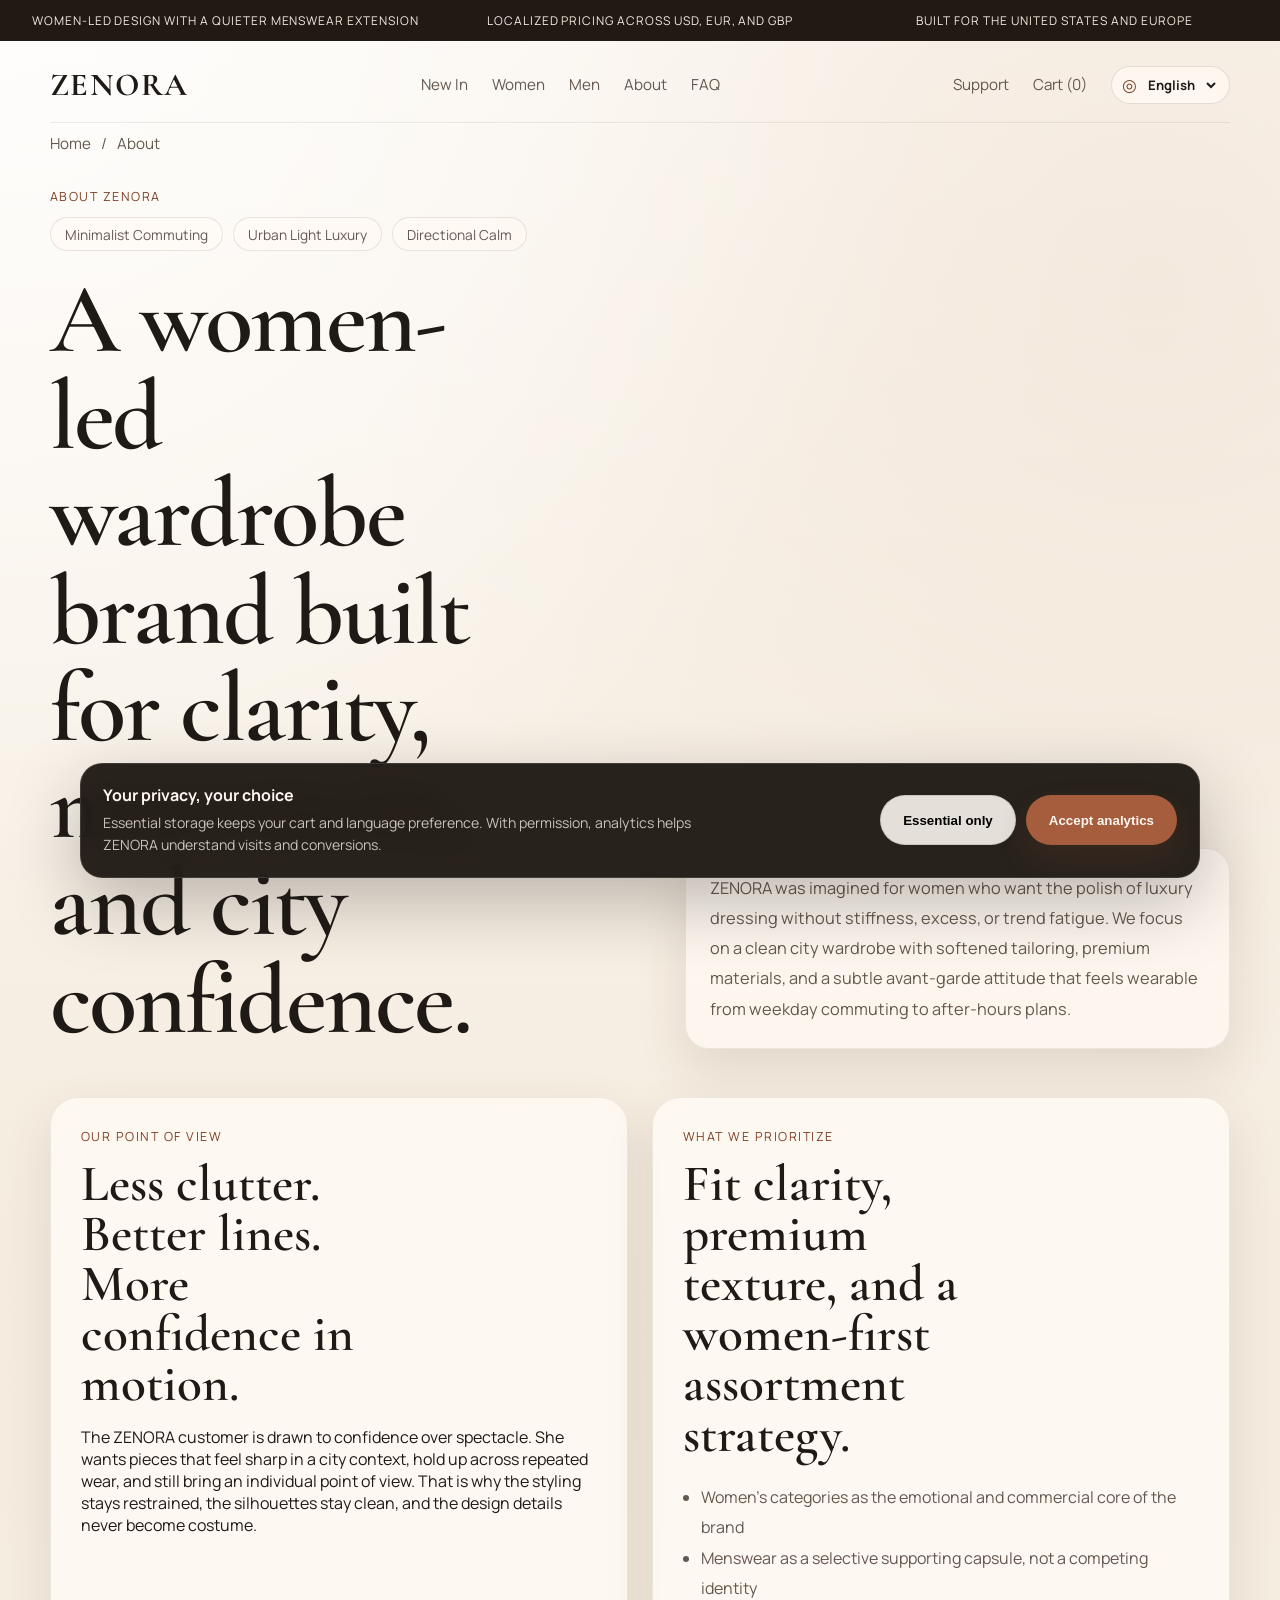
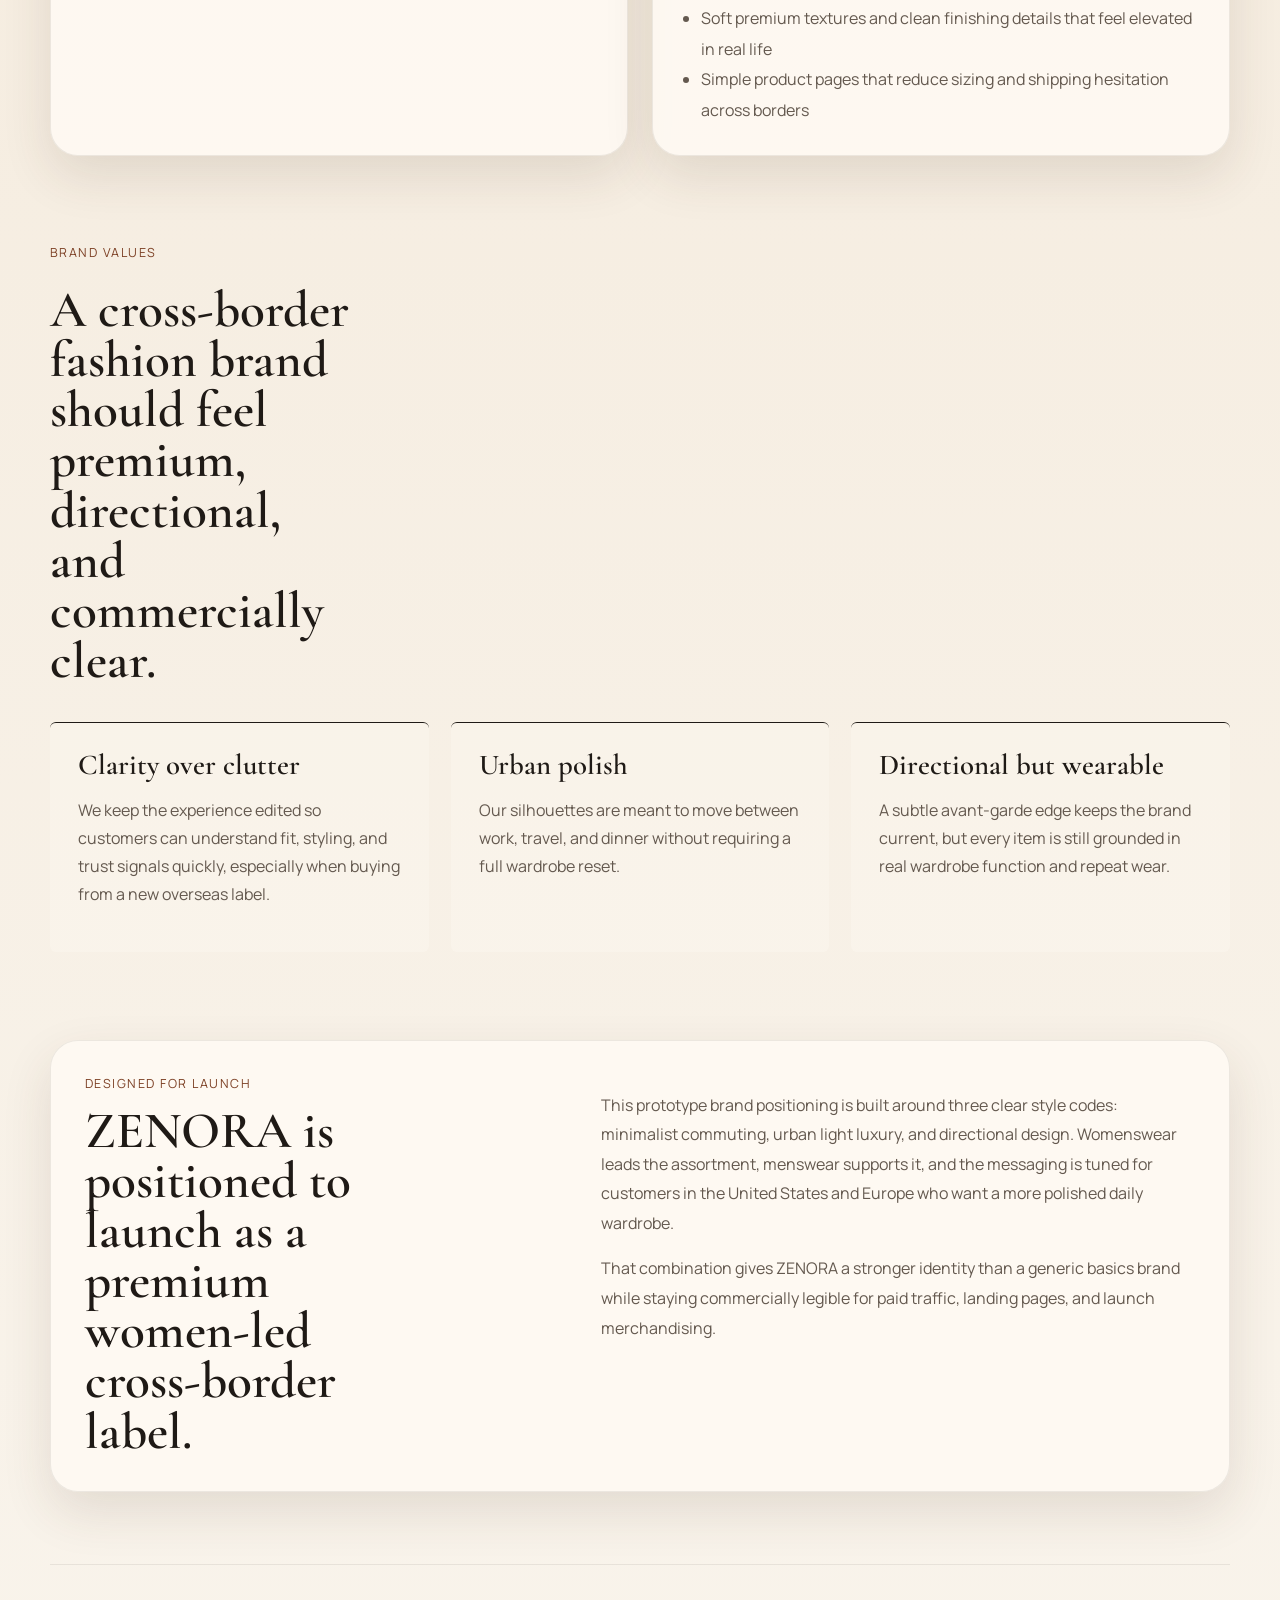
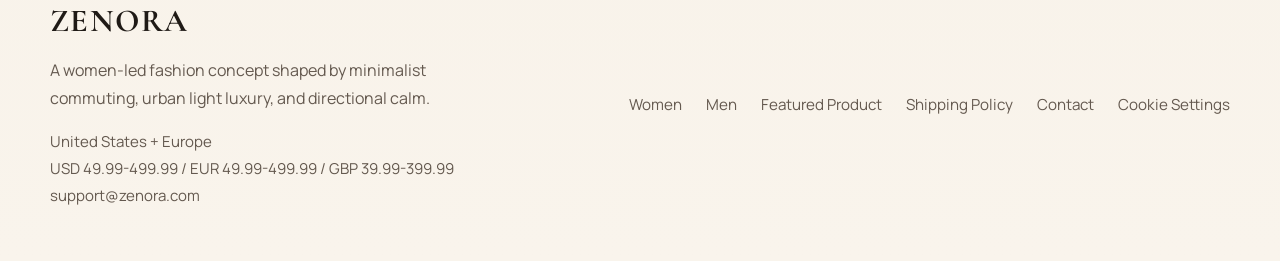
==== commit fb990193: "Add storefront cart marketing and analytics foundation" ====
--- a/about.html
+++ b/about.html
@@ -15,7 +15,9 @@
       rel="stylesheet"
     />
     <link rel="stylesheet" href="./styles.css" />
-    <script src="./translations.js" defer></script>
+    <script src="./store-config.js?v=1" defer></script>
+    <script src="./store.js?v=1" defer></script>
+    <script src="./translations.js?v=3" defer></script>
   </head>
   <body>
     <div class="announcement-bar">
--- a/styles.css
+++ b/styles.css
@@ -177,6 +177,383 @@
   opacity: 0.72;
 }
 
+body.cart-is-open {
+  overflow: hidden;
+}
+
+.store-cart[hidden] {
+  display: none;
+}
+
+.store-cart {
+  position: fixed;
+  inset: 0;
+  z-index: 1000;
+}
+
+.store-cart__backdrop {
+  position: absolute;
+  inset: 0;
+  width: 100%;
+  border: 0;
+  background: rgba(31, 26, 22, 0.48);
+  backdrop-filter: blur(4px);
+}
+
+.store-cart__panel {
+  position: absolute;
+  inset: 0 0 0 auto;
+  display: grid;
+  grid-template-rows: auto 1fr;
+  width: min(520px, 100%);
+  background: #fbf6ef;
+  box-shadow: -24px 0 60px rgba(31, 26, 22, 0.2);
+  outline: 0;
+  animation: cart-slide-in 220ms ease both;
+}
+
+@keyframes cart-slide-in {
+  from { transform: translateX(100%); }
+  to { transform: translateX(0); }
+}
+
+.store-cart__header {
+  display: flex;
+  justify-content: space-between;
+  align-items: center;
+  gap: 20px;
+  padding: 24px;
+  border-bottom: 1px solid var(--line);
+}
+
+.store-cart__header h2,
+.checkout-summary h2 {
+  font-size: 2.3rem;
+}
+
+.icon-button {
+  display: inline-grid;
+  width: 42px;
+  height: 42px;
+  place-items: center;
+  border: 1px solid var(--line);
+  border-radius: 999px;
+  background: var(--surface);
+  color: var(--text);
+  font: inherit;
+  font-size: 1.5rem;
+  cursor: pointer;
+}
+
+.store-cart__body {
+  min-height: 0;
+  overflow-y: auto;
+}
+
+.store-cart__items {
+  display: grid;
+  padding: 0 24px;
+}
+
+.store-cart__item {
+  display: grid;
+  grid-template-columns: 94px 1fr;
+  gap: 16px;
+  padding: 22px 0;
+  border-bottom: 1px solid var(--line);
+}
+
+.store-cart__image,
+.checkout-item__image {
+  min-height: 112px;
+  border-radius: 18px;
+}
+
+.store-cart__info,
+.store-cart__title-row,
+.store-cart__title-row > div {
+  display: grid;
+  gap: 8px;
+}
+
+.store-cart__title-row {
+  grid-template-columns: 1fr auto;
+}
+
+.store-cart__title-row span,
+.store-cart__footer p,
+.checkout-item span,
+.checkout-note,
+.test-mode-notice p,
+.empty-cart p,
+.checkout-empty p {
+  color: var(--muted);
+  line-height: 1.6;
+}
+
+.store-cart__controls {
+  display: flex;
+  align-items: center;
+  gap: 8px;
+  align-self: end;
+}
+
+.store-cart__controls button:not(.text-button),
+.store-cart__controls input {
+  width: 36px;
+  height: 36px;
+  border: 1px solid var(--line);
+  border-radius: 999px;
+  background: var(--surface);
+  color: var(--text);
+  font: inherit;
+  text-align: center;
+}
+
+.store-cart__controls input {
+  width: 48px;
+}
+
+.text-button {
+  padding: 0;
+  border: 0;
+  background: transparent;
+  color: var(--accent-dark);
+  font: inherit;
+  font-weight: 700;
+  cursor: pointer;
+}
+
+.footer-cookie-button {
+  padding: 0;
+  border: 0;
+  background: transparent;
+  color: var(--muted);
+  font: inherit;
+  font-size: 0.95rem;
+  cursor: pointer;
+}
+
+.shipping-progress {
+  padding: 20px 24px;
+  background: var(--surface-strong);
+}
+
+.shipping-progress p {
+  margin: 0 0 10px;
+  font-size: 0.88rem;
+}
+
+.shipping-progress > span {
+  display: block;
+  height: 5px;
+  overflow: hidden;
+  border-radius: 999px;
+  background: rgba(31, 26, 22, 0.12);
+}
+
+.shipping-progress i {
+  display: block;
+  height: 100%;
+  border-radius: inherit;
+  background: var(--accent);
+}
+
+.store-cart__footer {
+  display: grid;
+  gap: 14px;
+  padding: 24px;
+  background: var(--surface);
+  border-top: 1px solid var(--line);
+}
+
+.order-line {
+  display: flex;
+  justify-content: space-between;
+  gap: 20px;
+  align-items: center;
+}
+
+.order-line--total {
+  margin-top: 8px;
+  padding-top: 18px;
+  border-top: 1px solid var(--line);
+  font-size: 1.15rem;
+}
+
+.empty-cart,
+.checkout-empty {
+  display: grid;
+  justify-items: start;
+  gap: 18px;
+  padding: 48px 28px;
+}
+
+.empty-cart__mark {
+  display: grid;
+  width: 70px;
+  height: 70px;
+  place-items: center;
+  border-radius: 999px;
+  background: var(--surface-strong);
+  font-family: "Cormorant Garamond", serif;
+  font-size: 2.2rem;
+}
+
+.quick-add {
+  width: 100%;
+  min-height: 44px;
+  margin-top: 16px;
+  border: 1px solid var(--text);
+  border-radius: 999px;
+  background: transparent;
+  color: var(--text);
+  font: inherit;
+  font-weight: 700;
+  cursor: pointer;
+  transition: background 160ms ease, color 160ms ease;
+}
+
+.quick-add:hover {
+  background: var(--deep);
+  color: #fff7ef;
+}
+
+.store-toast {
+  position: fixed;
+  right: 24px;
+  bottom: 24px;
+  z-index: 1200;
+  max-width: min(360px, calc(100% - 48px));
+  padding: 14px 18px;
+  border-radius: 14px;
+  background: var(--deep);
+  color: #fff7ef;
+  box-shadow: var(--shadow);
+  opacity: 0;
+  transform: translateY(12px);
+  pointer-events: none;
+  transition: opacity 160ms ease, transform 160ms ease;
+}
+
+.store-toast.is-visible {
+  opacity: 1;
+  transform: translateY(0);
+}
+
+.consent-banner {
+  position: fixed;
+  right: 22px;
+  bottom: 22px;
+  left: 22px;
+  z-index: 900;
+  display: flex;
+  justify-content: space-between;
+  align-items: center;
+  gap: 24px;
+  max-width: 1120px;
+  margin: 0 auto;
+  padding: 20px 22px;
+  border: 1px solid rgba(255, 255, 255, 0.12);
+  border-radius: 22px;
+  background: rgba(32, 25, 20, 0.96);
+  color: #fff7ef;
+  box-shadow: 0 24px 70px rgba(31, 26, 22, 0.28);
+  backdrop-filter: blur(18px);
+}
+
+.consent-banner p {
+  max-width: 70ch;
+  margin: 6px 0 0;
+  color: rgba(255, 247, 239, 0.75);
+  line-height: 1.6;
+  font-size: 0.88rem;
+}
+
+.consent-banner__actions {
+  display: flex;
+  gap: 10px;
+  flex: 0 0 auto;
+}
+
+.form-status {
+  width: 100%;
+  margin: 2px 0 0;
+  color: #fff7ef !important;
+  font-size: 0.84rem;
+}
+
+.checkout-shell {
+  width: min(1180px, calc(100% - 32px));
+  min-height: 62vh;
+  margin: 0 auto;
+  padding: 54px 0 88px;
+}
+
+.checkout-layout {
+  display: grid;
+  grid-template-columns: minmax(0, 1.15fr) minmax(340px, 0.85fr);
+  gap: 24px;
+  align-items: start;
+}
+
+.checkout-card {
+  padding: 30px;
+  border: 1px solid var(--line);
+  border-radius: 28px;
+  background: rgba(255, 250, 244, 0.84);
+  box-shadow: var(--shadow);
+}
+
+.checkout-card h1 {
+  max-width: 11ch;
+}
+
+.checkout-summary {
+  position: sticky;
+  top: 22px;
+  display: grid;
+  gap: 18px;
+}
+
+.checkout-items {
+  display: grid;
+  margin: 28px 0;
+}
+
+.checkout-item {
+  display: grid;
+  grid-template-columns: 78px 1fr auto;
+  gap: 16px;
+  align-items: center;
+  padding: 16px 0;
+  border-bottom: 1px solid var(--line);
+}
+
+.checkout-item__image {
+  min-height: 88px;
+}
+
+.checkout-item > div:nth-child(2) {
+  display: grid;
+  gap: 7px;
+}
+
+.test-mode-notice {
+  padding: 16px;
+  border: 1px solid rgba(165, 93, 61, 0.24);
+  border-radius: 18px;
+  background: rgba(165, 93, 61, 0.08);
+}
+
+.test-mode-notice p {
+  margin: 6px 0 0;
+}
+
+.test-mode-notice code {
+  font-size: 0.82em;
+}
+
 .nav a,
 .header-actions a,
 .footer-links a,
@@ -1316,6 +1693,40 @@
 
   .language-switcher__select {
     max-width: 76px;
+  }
+
+  .store-cart__item {
+    grid-template-columns: 74px 1fr;
+  }
+
+  .store-cart__image {
+    min-height: 94px;
+  }
+
+  .consent-banner {
+    align-items: stretch;
+    flex-direction: column;
+  }
+
+  .consent-banner__actions {
+    display: grid;
+    grid-template-columns: 1fr;
+  }
+
+  .checkout-layout {
+    grid-template-columns: 1fr;
+  }
+
+  .checkout-summary {
+    position: static;
+  }
+
+  .checkout-item {
+    grid-template-columns: 64px 1fr;
+  }
+
+  .checkout-item > strong {
+    grid-column: 2;
   }
 
   .site-header,
